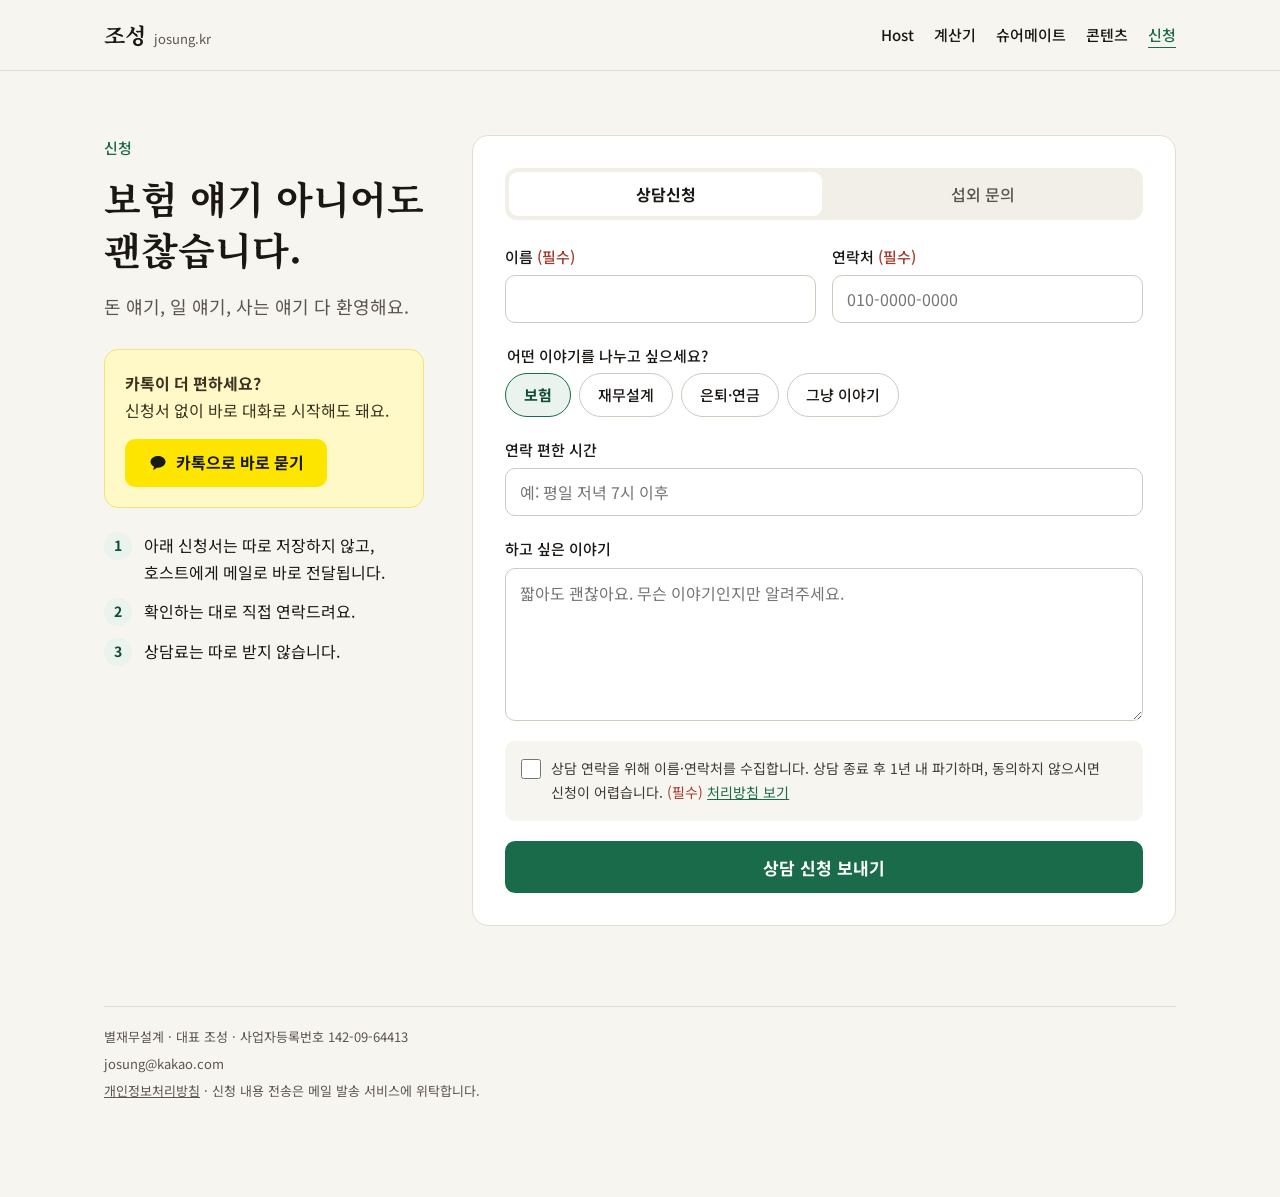
==== apply/index.html @ 8ee60303 "하단 사업자 정보에서 사업장 주소 삭제 Co-Authored-By: Claude Opus 5.5 <noreply@anthropic.com> Claude-Session: https:" ====
<!doctype html>
<html lang="ko">
<head>
<meta charset="utf-8">
<meta name="viewport" content="width=device-width, initial-scale=1">
<title>상담 신청 · 섭외 문의 · josung.kr</title>
<meta name="description" content="보험 얘기 아니어도 괜찮습니다. 돈 얘기, 일 얘기, 사는 얘기 다 환영해요.">
<meta property="og:title" content="상담 신청 · 섭외 문의 · josung.kr">
<meta property="og:description" content="보험 얘기 아니어도 괜찮습니다. 돈 얘기, 일 얘기, 사는 얘기 다 환영해요.">
<meta property="og:url" content="https://josung.kr/apply/">
<meta property="og:type" content="website">
<meta property="og:image" content="https://josung.kr/assets/og.jpg">
<meta property="og:image:width" content="1017">
<meta property="og:image:height" content="1017">
<link rel="preconnect" href="https://fonts.googleapis.com">
<link rel="preconnect" href="https://fonts.gstatic.com" crossorigin>
<link href="https://fonts.googleapis.com/css2?family=Noto+Serif+KR:wght@600;700&family=Noto+Sans+KR:wght@400;500;700&display=swap" rel="stylesheet">
<link rel="stylesheet" href="/assets/site.css">
</head>
<body>

<header class="site-header">
<div class="wrap">
<a class="brand" href="/"><b>조성</b><span>josung.kr</span></a>
<nav class="nav" aria-label="주 메뉴">
<a href="/host/">Host</a>
<a href="/#tools">계산기</a>
<a href="/#suremate">슈어메이트</a>
<a href="/#contents">콘텐츠</a>
<a href="/apply/" aria-current="page">신청</a>
</nav>
</div>
</header>

<main class="wrap apply">
<div class="apply-intro">
<p class="eyebrow">신청</p>
<h1>보험 얘기 아니어도<br>괜찮습니다.</h1>
<p class="muted" style="margin:0;font-size:18px">돈 얘기, 일 얘기, 사는 얘기 다 환영해요.</p>
<div class="kakao-box">
<p><b>카톡이 더 편하세요?</b><br>신청서 없이 바로 대화로 시작해도 돼요.</p>
<a class="btn btn-kakao" href="https://pf.kakao.com/_ewmWX/chat" target="_blank" rel="noopener"><svg width="20" height="20" viewBox="0 0 24 24" aria-hidden="true"><path fill="currentColor" d="M12 3.5c-5 0-9 3.1-9 7 0 2.5 1.7 4.7 4.2 5.9l-.9 3.4c-.1.3.3.6.6.4l4-2.6h1.1c5 0 9-3.1 9-7s-4-7.1-9-7.1z"/></svg>카톡으로 바로 묻기</a>
</div>
<div class="steps">
<div><b>1</b><span>아래 신청서는 따로 저장하지 않고, 호스트에게 메일로 바로 전달됩니다.</span></div>
<div><b>2</b><span>확인하는 대로 직접 연락드려요.</span></div>
<div><b>3</b><span>상담료는 따로 받지 않습니다.</span></div>
</div>
</div>

<div class="form-card">
<div id="form-area">
<div class="tabs" role="tablist" aria-label="신청 종류">
<button type="button" role="tab" id="tab-consult" aria-selected="true" aria-controls="apply-form">상담신청</button>
<button type="button" role="tab" id="tab-lecture" aria-selected="false" aria-controls="apply-form">섭외 문의</button>
</div>

<form id="apply-form" novalidate>
<input type="checkbox" name="botcheck" tabindex="-1" autocomplete="off" style="display:none">

<div class="field lecture-only" hidden>
<label for="f-org">기관·회사명 <span class="req">(필수)</span></label>
<input id="f-org" name="org" type="text" placeholder="예: OO산업단지 협의회">
<span class="err" id="e-org"></span>
</div>

<div class="row">
<div class="field">
<label for="f-name"><span id="name-label">이름</span> <span class="req">(필수)</span></label>
<input id="f-name" name="name" type="text" autocomplete="name">
<span class="err" id="e-name"></span>
</div>
<div class="field">
<label for="f-phone">연락처 <span class="req">(필수)</span></label>
<input id="f-phone" name="phone" type="tel" autocomplete="tel" inputmode="tel" placeholder="010-0000-0000">
<span class="err" id="e-phone"></span>
</div>
</div>

<div class="row lecture-only" hidden>
<div class="field">
<label for="f-email">이메일</label>
<input id="f-email" name="email" type="email" autocomplete="email">
</div>
<div class="field">
<label for="f-sched">희망 일정 · 대상 인원</label>
<input id="f-sched" name="schedule" type="text" placeholder="예: 12월 중순 · 30명">
</div>
</div>

<fieldset class="field consult-only">
<legend>어떤 이야기를 나누고 싶으세요?</legend>
<div class="chips">
<label><input type="radio" name="topic" value="보험" checked><span>보험</span></label>
<label><input type="radio" name="topic" value="재무설계"><span>재무설계</span></label>
<label><input type="radio" name="topic" value="은퇴·연금"><span>은퇴·연금</span></label>
<label><input type="radio" name="topic" value="그냥 이야기"><span>그냥 이야기</span></label>
</div>
</fieldset>

<fieldset class="field lecture-only" hidden>
<legend>강의 분야</legend>
<div class="chips">
<label><input type="radio" name="field" value="수출기업 PL" checked><span>수출기업 PL</span></label>
<label><input type="radio" name="field" value="설계사 교육"><span>설계사 교육</span></label>
<label><input type="radio" name="field" value="재무설계·은퇴설계"><span>재무설계·은퇴설계</span></label>
<label><input type="radio" name="field" value="기타"><span>기타</span></label>
</div>
</fieldset>

<div class="field consult-only">
<label for="f-time">연락 편한 시간</label>
<input id="f-time" name="time" type="text" placeholder="예: 평일 저녁 7시 이후">
</div>

<div class="field">
<label for="f-msg" id="msg-label">하고 싶은 이야기</label>
<textarea id="f-msg" name="message" rows="5" placeholder="짧아도 괜찮아요. 무슨 이야기인지만 알려주세요."></textarea>
</div>

<div class="consent">
<label for="f-agree">
<input id="f-agree" name="agree" type="checkbox">
<span><span id="consent-text">상담 연락을 위해 이름·연락처를 수집합니다. 상담 종료 후 1년 내 파기하며, 동의하지 않으시면 신청이 어렵습니다.</span> <span class="req">(필수)</span> <a href="/privacy/" target="_blank" rel="noopener">처리방침 보기</a></span>
</label>
<span class="err" id="e-agree" style="display:block;padding-left:30px"></span>
</div>

<span class="err" id="e-send" role="alert"></span>
<button type="submit" class="btn btn-primary submit" id="submit-btn">상담 신청 보내기</button>
</form>
</div>

<div class="done" id="done" hidden>
<span class="check"><svg width="28" height="28" viewBox="0 0 24 24" fill="none" stroke="#124D35" stroke-width="2" stroke-linecap="round" stroke-linejoin="round" aria-hidden="true"><path d="M5 12l5 5L20 7"/></svg></span>
<h2 tabindex="-1" id="done-title">잘 받았습니다.</h2>
<p id="done-text">곧 직접 연락드릴게요. 그때 편하게 이야기 나눠요.</p>
<div class="btns">
<a class="btn btn-ghost" href="/">홈으로 돌아가기</a>
<button type="button" class="btn" id="again" style="background:transparent;color:var(--accent)">하나 더 신청하기</button>
</div>
</div>
</div>
</main>

<footer class="site-footer" style="padding-top:0">
<div class="wrap">
<div class="legal">
<span>별재무설계 · 대표 조성 · 사업자등록번호 142-09-64413</span>
<span>josung@kakao.com</span>
<span><a href="/privacy/">개인정보처리방침</a> · 신청 내용 전송은 메일 발송 서비스에 위탁합니다.</span>
</div>
</div>
</footer>

<script>
(function () {
  // Web3Forms access key: 발급받은 키를 여기에 넣으면 메일로 바로 전송됩니다.
  var ACCESS_KEY = '9ae36a1b-7fcb-49e4-b308-b7d790eddc8b';
  var MAIL_TO = 'josung@kakao.com';

  var form = document.getElementById('apply-form');
  var tabC = document.getElementById('tab-consult');
  var tabL = document.getElementById('tab-lecture');
  var mode = 'consult';

  var TEXT = {
    consult: {
      name: '이름', msg: '하고 싶은 이야기',
      hint: '짧아도 괜찮아요. 무슨 이야기인지만 알려주세요.',
      consent: '상담 연락을 위해 이름·연락처를 수집합니다. 상담 종료 후 1년 내 파기하며, 동의하지 않으시면 신청이 어렵습니다.',
      submit: '상담 신청 보내기', done: '곧 직접 연락드릴게요. 그때 편하게 이야기 나눠요.'
    },
    lecture: {
      name: '담당자 이름', msg: '강의 내용 · 요청 사항',
      hint: '대상, 주제, 원하시는 방향을 편하게 적어주세요.',
      consent: '섭외 협의를 위해 담당자 이름·연락처·이메일을 수집합니다. 협의 종료 후 1년 내 파기하며, 동의하지 않으시면 문의가 어렵습니다.',
      submit: '섭외 문의 보내기', done: '내용 확인하고 담당자님께 직접 연락드릴게요.'
    }
  };

  function setMode(m) {
    mode = m;
    var lec = m === 'lecture';
    tabC.setAttribute('aria-selected', String(!lec));
    tabL.setAttribute('aria-selected', String(lec));
    document.querySelectorAll('.lecture-only').forEach(function (el) { el.hidden = !lec; });
    document.querySelectorAll('.consult-only').forEach(function (el) { el.hidden = lec; });
    var t = TEXT[m];
    document.getElementById('name-label').textContent = t.name;
    document.getElementById('msg-label').textContent = t.msg;
    document.getElementById('f-msg').placeholder = t.hint;
    document.getElementById('consent-text').textContent = t.consent;
    document.getElementById('submit-btn').textContent = t.submit;
    clearErrors();
  }
  tabC.addEventListener('click', function () { setMode('consult'); });
  tabL.addEventListener('click', function () { setMode('lecture'); });
  function fromHash() { if (location.hash === '#lecture') setMode('lecture'); else if (location.hash === '#consult') setMode('consult'); }
  fromHash();
  window.addEventListener('hashchange', fromHash);

  function err(id, msg) { document.getElementById(id).textContent = msg || ''; }
  function clearErrors() { ['e-org', 'e-name', 'e-phone', 'e-agree', 'e-send'].forEach(function (id) { err(id, ''); }); }
  ['f-org', 'f-name', 'f-phone'].forEach(function (id) {
    document.getElementById(id).addEventListener('input', function () { err('e-' + id.slice(2), ''); });
  });
  document.getElementById('f-agree').addEventListener('change', function () { err('e-agree', ''); });

  function val(name) { var el = form.elements[name]; return el ? String(el.value || '').trim() : ''; }

  form.addEventListener('submit', function (e) {
    e.preventDefault();
    clearErrors();
    var lec = mode === 'lecture';
    var first = null;
    if (lec && !val('org')) { err('e-org', '기관·회사명을 적어주세요.'); first = first || 'f-org'; }
    if (!val('name')) { err('e-name', '이름을 적어주세요.'); first = first || 'f-name'; }
    if (!val('phone')) { err('e-phone', '연락받을 번호를 적어주세요.'); first = first || 'f-phone'; }
    if (!form.elements.agree.checked) { err('e-agree', '동의해주셔야 신청할 수 있어요.'); first = first || 'f-agree'; }
    if (first) { document.getElementById(first).focus(); return; }
    if (form.elements.botcheck.checked) return;

    var kind = lec ? '섭외문의' : '상담신청';
    var data = lec ? {
      '종류': kind, '기관·회사명': val('org'), '담당자': val('name'), '연락처': val('phone'),
      '이메일': val('email'), '희망 일정·인원': val('schedule'), '강의 분야': val('field'), '요청 사항': val('message')
    } : {
      '종류': kind, '이름': val('name'), '연락처': val('phone'), '상담 주제': val('topic'),
      '연락 편한 시간': val('time'), '하고 싶은 이야기': val('message')
    };
    var subject = '[josung.kr ' + kind + '] ' + val('name') + (lec ? ' · ' + val('org') : '');

    if (!ACCESS_KEY) { mailFallback(subject, data); return; }

    var btn = document.getElementById('submit-btn');
    btn.disabled = true; btn.textContent = '보내는 중…';
    var payload = Object.assign({ access_key: ACCESS_KEY, subject: subject, from_name: 'josung.kr' }, data);
    fetch('https://api.web3forms.com/submit', {
      method: 'POST',
      headers: { 'Content-Type': 'application/json', 'Accept': 'application/json' },
      body: JSON.stringify(payload)
    }).then(function (r) { return r.json(); }).then(function (res) {
      if (res && res.success) { showDone(); }
      else { throw new Error('fail'); }
    }).catch(function () {
      err('e-send', '전송이 잘 안 됐어요. 잠시 후 다시 시도하거나 ' + MAIL_TO + '로 보내주세요.');
    }).then(function () {
      btn.disabled = false; btn.textContent = TEXT[mode].submit;
    });
  });

  function mailFallback(subject, data) {
    var body = Object.keys(data).map(function (k) { return k + ': ' + data[k]; }).join('\n');
    location.href = 'mailto:' + MAIL_TO + '?subject=' + encodeURIComponent(subject) + '&body=' + encodeURIComponent(body);
  }

  function showDone() {
    document.getElementById('done-text').textContent = TEXT[mode].done;
    document.getElementById('form-area').hidden = true;
    document.getElementById('done').hidden = false;
    document.getElementById('done-title').focus();
  }

  document.getElementById('again').addEventListener('click', function () {
    form.reset();
    setMode(mode);
    document.getElementById('done').hidden = true;
    document.getElementById('form-area').hidden = false;
  });
})();
</script>
<script data-goatcounter="https://josung.goatcounter.com/count" async src="https://gc.zgo.at/count.js"></script>
</body>
</html>
---- assets/site.css ----
:root{
  --bg:#F7F5F0; --surface:#FFFFFF; --surface2:#F2EFE9;
  --border:#E2DDD6; --border2:#D0C9BF;
  --text:#1A1714; --text2:#5C554D; --text-body:#3F3A34;
  --accent:#1A6B4A; --accent-dark:#124D35; --accent-light:#EAF3EE;
  --danger:#A33A2A;
  --serif:'Noto Serif KR', serif;
  --sans:'Noto Sans KR', system-ui, -apple-system, sans-serif;
}
*{box-sizing:border-box}
html{scroll-behavior:smooth}
body{margin:0;background:var(--bg);color:var(--text);font-family:var(--sans);font-size:16px;line-height:1.7;-webkit-font-smoothing:antialiased;word-break:keep-all;overflow-wrap:break-word}
a{color:var(--accent)}a:hover{color:var(--accent-dark)}
img{max-width:100%}
.wrap{max-width:1120px;margin:0 auto;padding:0 24px}
.serif{font-family:var(--serif);font-weight:700}
.eyebrow{margin:0;font-size:15px;font-weight:500;color:var(--accent)}
.muted{color:var(--text2)}
.band{background:var(--surface);border-top:1px solid var(--border);border-bottom:1px solid var(--border)}
.section{padding:72px 0}
.section h2{margin:0;font-family:var(--serif);font-size:28px;font-weight:700;line-height:1.4}
.section-head{display:flex;flex-wrap:wrap;align-items:flex-end;justify-content:space-between;gap:8px 24px;margin-bottom:28px}
.section-head p{margin:4px 0 0}

/* header */
.site-header{border-bottom:1px solid var(--border);background:var(--bg)}
.site-header .wrap{display:flex;flex-wrap:wrap;align-items:center;justify-content:space-between;gap:4px 32px;padding-top:12px;padding-bottom:12px}
.brand{display:flex;align-items:baseline;gap:8px;text-decoration:none;color:var(--text)}
.brand b{font-family:var(--serif);font-weight:700;font-size:22px}
.brand span{font-size:13px;color:var(--text2)}
.nav{display:flex;flex-wrap:wrap;gap:0 20px;font-size:15px;font-weight:500}
.nav a{color:var(--text);text-decoration:none;padding:10px 0}
.nav a:hover{color:var(--accent)}
.nav a[aria-current="page"]{color:var(--accent);text-decoration:underline;text-underline-offset:6px}

/* buttons */
.btn{display:inline-flex;align-items:center;justify-content:center;gap:8px;min-height:48px;padding:0 22px;border-radius:10px;font-weight:500;text-decoration:none;border:1px solid transparent;cursor:pointer;font-family:inherit;font-size:16px}
.btn-primary{background:var(--accent);color:#fff}
.btn-primary:hover{background:var(--accent-dark);color:#fff}
.btn-ghost{background:var(--surface);color:var(--text);border-color:var(--border2)}
.btn-ghost:hover{border-color:var(--text);color:var(--text)}
.btn-line{background:transparent;color:var(--text);border-color:var(--text)}
.btn-line:hover{background:var(--text);color:var(--bg)}
.btns{display:flex;flex-wrap:wrap;gap:12px}

.btn-kakao{background:#FEE500;color:#191919;font-weight:700}
.btn-kakao:hover{background:#F5DA00;color:#191919}
.kakao-note{align-self:center;font-size:15px;color:#D8D2C8}
.kakao-box{margin:28px 0 8px;padding:20px;border-radius:14px;background:#FFF9C7;border:1px solid #F2E27A;display:flex;flex-direction:column;gap:14px;align-items:flex-start}
.kakao-box p{margin:0;color:#3A3420}
.kakao-fab{position:fixed;right:20px;bottom:20px;z-index:50;display:inline-flex;align-items:center;gap:8px;min-height:52px;padding:0 20px 0 16px;border-radius:999px;background:#FEE500;color:#191919;font-weight:700;text-decoration:none;box-shadow:0 10px 24px -8px rgba(26,23,20,.45)}
.kakao-fab:hover{background:#F5DA00;color:#191919}
@media (max-width:640px){.kakao-fab{right:14px;bottom:14px;min-height:48px;padding:0 16px 0 14px;font-size:15px}}

/* hero */
.hero{padding:88px 0 80px}
.hero h1{margin:16px 0 20px;font-family:var(--serif);font-weight:700;font-size:48px;line-height:1.3;letter-spacing:-.01em}
.hero .lead{margin:0 0 28px;font-size:18px;color:var(--text2);max-width:34em}

.hero-grid{display:flex;flex-wrap:wrap;align-items:center;gap:40px 56px}
.hero-text{flex:999 1 420px;min-width:0}
.host-photo{flex:1 1 300px;max-width:420px;margin:0}
.host-photo img{display:block;width:100%;height:auto;aspect-ratio:1/1;object-fit:cover;border-radius:24px;box-shadow:0 18px 40px -18px rgba(26,23,20,.45)}

/* cards */
.grid{display:grid;grid-template-columns:repeat(auto-fit,minmax(240px,1fr));gap:16px}
.card{display:flex;flex-direction:column;gap:8px;padding:24px;border-radius:14px;background:var(--bg);border:1px solid var(--border);color:var(--text);text-decoration:none}
.card-feature{grid-column:1/-1;background:var(--accent-light);border-color:#C9E0D3;padding:28px}
a.card-feature:hover{border-color:var(--accent)}
.card-feature .title{font-family:var(--serif);font-size:24px;font-weight:700}
.card-feature .go{margin-top:auto;padding-top:8px;font-weight:500;color:var(--accent-dark)}
.card-soon{border-style:dashed;border-color:var(--border2)}
.card .title{font-size:18px;font-weight:700}
.card .desc{color:var(--text2);font-size:15px}
.badge{align-self:flex-start;font-size:13px;font-weight:500;border-radius:999px;padding:2px 10px;background:var(--surface2);color:var(--text2)}
.badge-live{background:#fff;color:var(--accent-dark)}

.split{display:flex;flex-wrap:wrap;gap:48px}
.split > *{flex:1 1 400px;min-width:0}
.stack{display:flex;flex-direction:column;gap:16px}
.stack p{margin:0}
.tags{display:flex;flex-wrap:wrap;gap:8px}
.tag{font-size:14px;padding:4px 12px;border-radius:999px;background:var(--surface);border:1px solid var(--border)}

.news{display:flex;flex-direction:column;gap:12px}
.news h3{margin:0;font-size:17px}
.news-item{display:flex;gap:16px;padding:16px 20px;background:var(--surface);border:1px solid var(--border);border-radius:12px}
.band .news-item{background:var(--bg)}
.news-item time{flex:0 0 auto;min-width:64px;font-size:14px;color:var(--text2)}

.channel{display:flex;flex-wrap:wrap;align-items:center;justify-content:space-between;gap:20px 32px;padding:32px;border-radius:16px;background:var(--bg);border:1px solid var(--border)}
.channel .title{font-family:var(--serif);font-size:22px;font-weight:700}

.video{position:relative;width:100%;max-width:880px;aspect-ratio:16/9;border-radius:16px;overflow:hidden;background:var(--surface2);border:1px solid var(--border)}
.video iframe{position:absolute;inset:0;width:100%;height:100%;border:0}

.video-grid{display:grid;grid-template-columns:repeat(auto-fit,minmax(240px,1fr));gap:20px 16px;min-height:120px}
.vitem{min-width:0}
.vthumb{position:relative;display:block;width:100%;aspect-ratio:16/9;padding:0;border:1px solid var(--border);border-radius:12px;overflow:hidden;background:var(--surface2);cursor:pointer}
.vthumb img{width:100%;height:100%;object-fit:cover;display:block}
.vthumb iframe{position:absolute;inset:0;width:100%;height:100%;border:0}
.vplay{position:absolute;left:50%;top:50%;width:52px;height:52px;margin:-26px 0 0 -26px;border-radius:50%;background:rgba(26,23,20,.72)}
.vplay::after{content:"";position:absolute;left:21px;top:16px;border-style:solid;border-width:10px 0 10px 16px;border-color:transparent transparent transparent #fff}
.vthumb:hover .vplay,.vthumb:focus-visible .vplay{background:var(--accent)}
.vthumb:focus-visible{outline:2px solid var(--accent);outline-offset:2px}
.vtitle{margin:10px 0 0;font-size:15px;font-weight:500;line-height:1.5;display:-webkit-box;-webkit-line-clamp:2;-webkit-box-orient:vertical;overflow:hidden}
.vdate{margin:2px 0 0;font-size:13px;color:var(--text2)}

/* dark apply band */
.dark{background:var(--text);color:var(--bg)}
.dark h2{font-size:32px}
.dark .sub{margin:10px 0 32px;font-size:18px;color:#D8D2C8}
.dark-card{display:flex;flex-direction:column;gap:8px;padding:28px;border-radius:14px;background:#2A2520;border:1px solid #4A433B;color:var(--bg);text-decoration:none}
.dark-card:hover{border-color:#9FD8BB;color:var(--bg)}
.dark-card .title{font-size:20px;font-weight:700}
.dark-card .desc{color:#D8D2C8}
.dark-card .go{margin-top:8px;font-weight:500;color:#9FD8BB}
.dark .grid{grid-template-columns:repeat(auto-fit,minmax(280px,1fr))}

/* footer */
.site-footer{padding:56px 0 96px}
.site-footer .bye{margin:0 0 28px;font-family:var(--serif);font-size:22px;font-weight:700}
.legal{border-top:1px solid var(--border);padding-top:20px;display:flex;flex-direction:column;gap:6px;font-size:13px;color:var(--text2);line-height:1.6}
.legal a{color:var(--text2)}

/* host page */
.profile-hero{padding:80px 0 56px}
.profile-hero h1{margin:12px 0 8px;font-family:var(--serif);font-size:48px;line-height:1.3}
.profile-hero .role{margin:0 0 24px;font-size:18px;color:var(--text2)}
.profile-hero p.body{margin:0 0 12px;color:var(--text-body);max-width:36em}
.cred{padding:20px;border-radius:12px;background:var(--bg);border:1px solid var(--border);display:flex;flex-direction:column;gap:2px}
.cred b{font-size:17px}
.cred span{font-size:14px;color:var(--text2)}
.timeline{display:flex;flex-direction:column}
.timeline div{display:flex;gap:20px;padding:16px 0;border-bottom:1px solid var(--border)}
.timeline span:first-child{flex:0 0 80px;font-size:14px;font-weight:500;color:var(--accent)}
.principle{padding:20px 24px;border-radius:12px;background:var(--surface);border:1px solid var(--border)}
.principle p{margin:0}
.principle p + p{margin-top:4px;font-size:15px;color:var(--text2)}
.likes{display:grid;grid-template-columns:repeat(2,minmax(0,1fr));gap:12px}
.likes div{padding:20px;border-radius:12px;background:var(--bg);border:1px solid var(--border)}
.likes p{margin:0}
.likes p + p{margin-top:4px;font-size:14px;color:var(--text2)}
.cta-row{display:flex;flex-wrap:wrap;align-items:center;justify-content:space-between;gap:20px 32px}
.cta-row h2{margin:0}

.lectures{display:grid;grid-template-columns:repeat(auto-fit,minmax(260px,1fr));gap:12px}
.lecture{display:flex;gap:16px;align-items:flex-start;padding:20px 24px;border-radius:12px;background:var(--surface);border:1px solid var(--border)}
.lecture .year{flex:0 0 auto;font-size:14px;font-weight:700;color:var(--accent);padding-top:2px}
.lecture div{display:flex;flex-direction:column;gap:2px;min-width:0}
.lecture b{font-size:17px}
.lecture div span{font-size:14px;color:var(--text2)}

/* apply page */
.apply{display:flex;flex-wrap:wrap;gap:48px;align-items:flex-start;padding-top:64px;padding-bottom:80px}
.apply-intro{flex:1 1 320px;min-width:0}
.apply-intro h1{margin:12px 0 16px;font-family:var(--serif);font-size:38px;line-height:1.35}
.steps{display:flex;flex-direction:column;gap:12px;margin-top:24px}
.steps div{display:flex;gap:12px}
.steps b{flex:0 0 28px;height:28px;border-radius:50%;background:var(--accent-light);color:var(--accent-dark);font-size:14px;display:flex;align-items:center;justify-content:center}
.form-card{flex:999 1 520px;min-width:0;background:var(--surface);border:1px solid var(--border);border-radius:16px;padding:32px}
.tabs{display:grid;grid-template-columns:1fr 1fr;gap:4px;padding:4px;background:var(--surface2);border-radius:12px;margin-bottom:24px}
.tabs button{min-height:44px;border:0;border-radius:9px;background:transparent;color:var(--text2);font:500 16px var(--sans);cursor:pointer}
.tabs button[aria-selected="true"]{background:var(--surface);color:var(--text);font-weight:700}
form{display:flex;flex-direction:column;gap:20px}
.row{display:grid;grid-template-columns:repeat(auto-fit,minmax(200px,1fr));gap:16px}
.field{display:flex;flex-direction:column;gap:6px}
.field label,.field legend{font-weight:500;font-size:15px}
.req{color:var(--danger)}
input[type=text],input[type=tel],input[type=email],textarea{width:100%;min-height:48px;padding:0 14px;border:1px solid var(--border2);border-radius:10px;background:#fff;color:var(--text);font:16px var(--sans)}
textarea{padding:12px 14px;line-height:1.6;resize:vertical;min-height:132px}
input:focus,textarea:focus{outline:2px solid var(--accent);outline-offset:1px;border-color:var(--accent)}
fieldset{border:0;margin:0;padding:0}
.chips{display:flex;flex-wrap:wrap;gap:8px;margin-top:4px}
.chips label{position:relative}
.chips input{position:absolute;opacity:0;width:1px;height:1px}
.chips span{display:inline-flex;align-items:center;min-height:44px;padding:0 18px;border-radius:999px;border:1px solid var(--border2);background:#fff;font-weight:500;cursor:pointer}
.chips input:checked + span{border-color:var(--accent);background:var(--accent-light);color:var(--accent-dark);font-weight:700}
.chips input:focus-visible + span{outline:2px solid var(--accent);outline-offset:2px}
.consent{padding:16px;background:var(--bg);border-radius:10px}
.consent label{display:flex;gap:10px;align-items:flex-start;font-size:14px;color:var(--text-body);cursor:pointer}
.consent input{width:20px;height:20px;margin:2px 0 0;flex:0 0 auto;accent-color:var(--accent)}
.err{font-size:13px;color:var(--danger)}
.err:empty{display:none}
.submit{min-height:52px;font-size:17px;font-weight:700}
.done{display:flex;flex-direction:column;align-items:flex-start;gap:16px;padding:24px 0}
.done .check{width:56px;height:56px;border-radius:50%;background:var(--accent-light);display:flex;align-items:center;justify-content:center}
.done h2{margin:0;font-family:var(--serif);font-size:28px}
.done p{margin:0;color:var(--text2)}
[hidden]{display:none !important}

/* privacy */
.doc{max-width:760px;padding-top:64px;padding-bottom:80px}
.doc h1{font-family:var(--serif);font-size:34px;margin:0 0 8px}
.doc h2{font-size:19px;margin:36px 0 8px}
.doc p,.doc li{color:var(--text-body)}
.doc table{width:100%;border-collapse:collapse;font-size:15px;margin:8px 0}
.doc th,.doc td{border:1px solid var(--border);padding:10px 12px;text-align:left;vertical-align:top}
.doc th{background:var(--surface2);font-weight:500}
.table-scroll{overflow-x:auto}

@media (max-width:640px){
  .hero{padding:56px 0 56px}
  .hero h1,.profile-hero h1{font-size:34px}
  .section{padding:56px 0}
  .section h2{font-size:24px}
  .dark h2{font-size:26px}
  .apply-intro h1{font-size:30px}
  .form-card{padding:20px}
  .channel{padding:24px}
  .likes{grid-template-columns:1fr}
  .host-photo{order:-1;max-width:260px}
  .hero-grid{gap:28px}
}
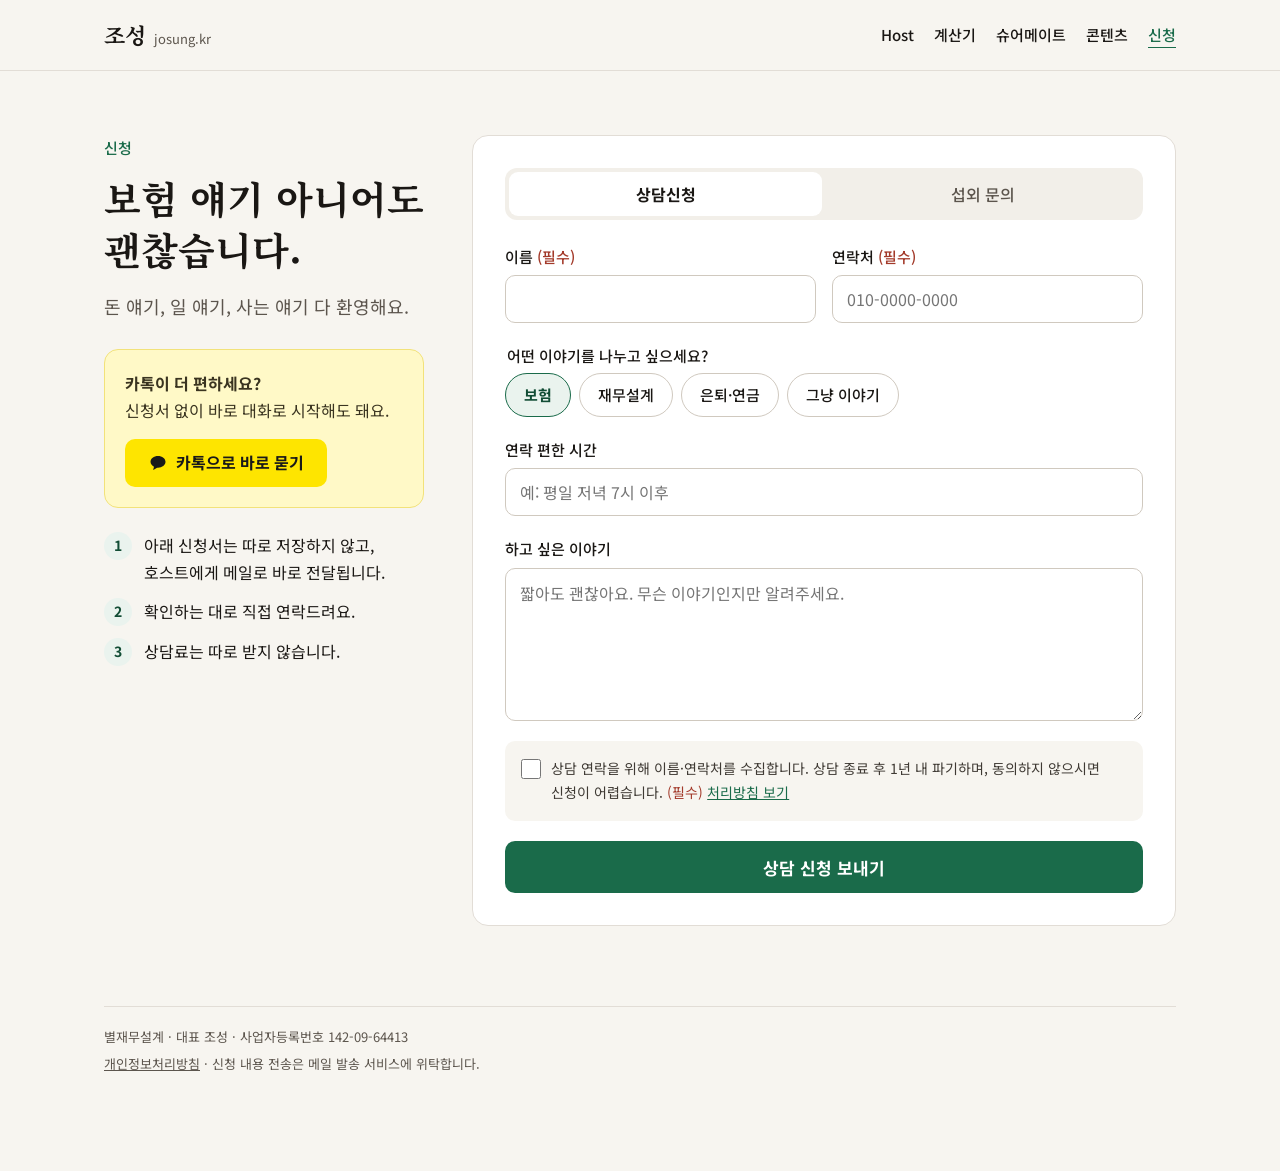
==== commit d8691fab: "하단 메일 주소 삭제, 처리방침 연락처는 스팸 방지 표기와 카톡 채널로 변경 Co-Authored-By: Claude Opus 5.5 <noreply@anthropic.com> C" ====
--- a/apply/index.html
+++ b/apply/index.html
@@ -147,7 +147,6 @@
 <div class="wrap">
 <div class="legal">
 <span>별재무설계 · 대표 조성 · 사업자등록번호 142-09-64413</span>
-<span>josung@kakao.com</span>
 <span><a href="/privacy/">개인정보처리방침</a> · 신청 내용 전송은 메일 발송 서비스에 위탁합니다.</span>
 </div>
 </div>
@@ -157,7 +156,6 @@
 (function () {
   // Web3Forms access key: 발급받은 키를 여기에 넣으면 메일로 바로 전송됩니다.
   var ACCESS_KEY = '9ae36a1b-7fcb-49e4-b308-b7d790eddc8b';
-  var MAIL_TO = 'josung@kakao.com';
 
   var form = document.getElementById('apply-form');
   var tabC = document.getElementById('tab-consult');
@@ -231,7 +229,6 @@
     };
     var subject = '[josung.kr ' + kind + '] ' + val('name') + (lec ? ' · ' + val('org') : '');
 
-    if (!ACCESS_KEY) { mailFallback(subject, data); return; }
 
     var btn = document.getElementById('submit-btn');
     btn.disabled = true; btn.textContent = '보내는 중…';
@@ -244,16 +241,11 @@
       if (res && res.success) { showDone(); }
       else { throw new Error('fail'); }
     }).catch(function () {
-      err('e-send', '전송이 잘 안 됐어요. 잠시 후 다시 시도하거나 ' + MAIL_TO + '로 보내주세요.');
+      err('e-send', '전송이 잘 안 됐어요. 잠시 후 다시 시도하거나 위의 카톡 버튼으로 바로 말 걸어주세요.');
     }).then(function () {
       btn.disabled = false; btn.textContent = TEXT[mode].submit;
     });
   });
-
-  function mailFallback(subject, data) {
-    var body = Object.keys(data).map(function (k) { return k + ': ' + data[k]; }).join('\n');
-    location.href = 'mailto:' + MAIL_TO + '?subject=' + encodeURIComponent(subject) + '&body=' + encodeURIComponent(body);
-  }
 
   function showDone() {
     document.getElementById('done-text').textContent = TEXT[mode].done;
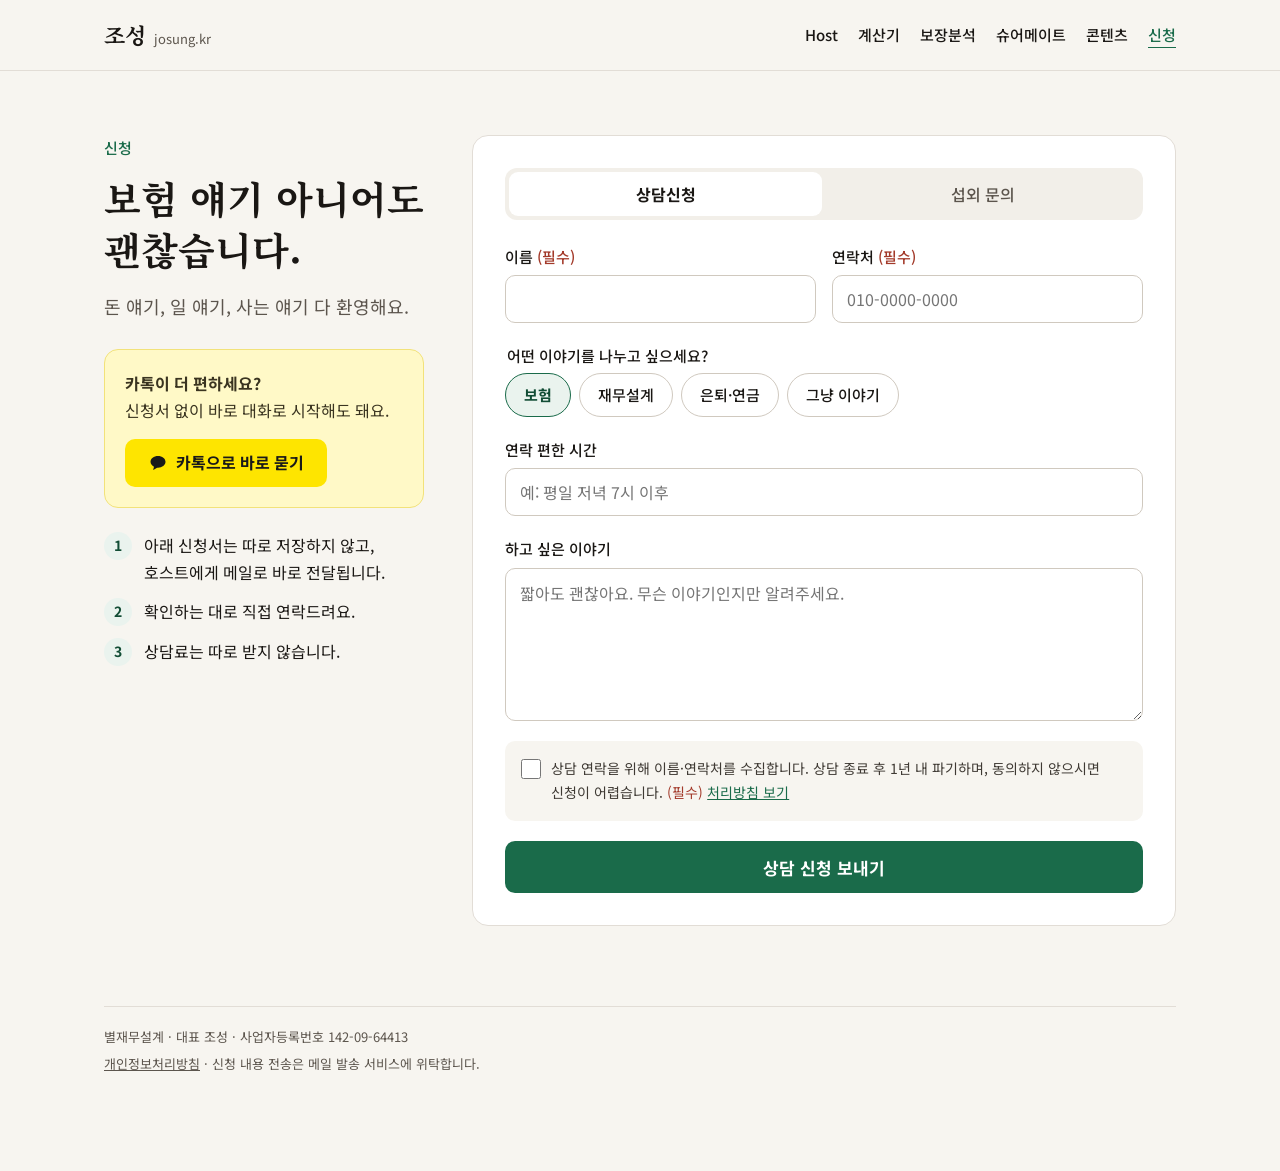
==== commit 63190b42: "보장분석 레이더 페이지(/coverage) 추가, 메뉴 탭·계산기 카드 연결 설계사가 기존 계약·신규 제안을 담보별(45개)로 입력하면 표준 대비 현재/제안 후 방사형 차트와 리포" ====
--- a/apply/index.html
+++ b/apply/index.html
@@ -25,6 +25,7 @@
 <nav class="nav" aria-label="주 메뉴">
 <a href="/host/">Host</a>
 <a href="/#tools">계산기</a>
+<a href="/coverage/">보장분석</a>
 <a href="/#suremate">슈어메이트</a>
 <a href="/#contents">콘텐츠</a>
 <a href="/apply/" aria-current="page">신청</a>
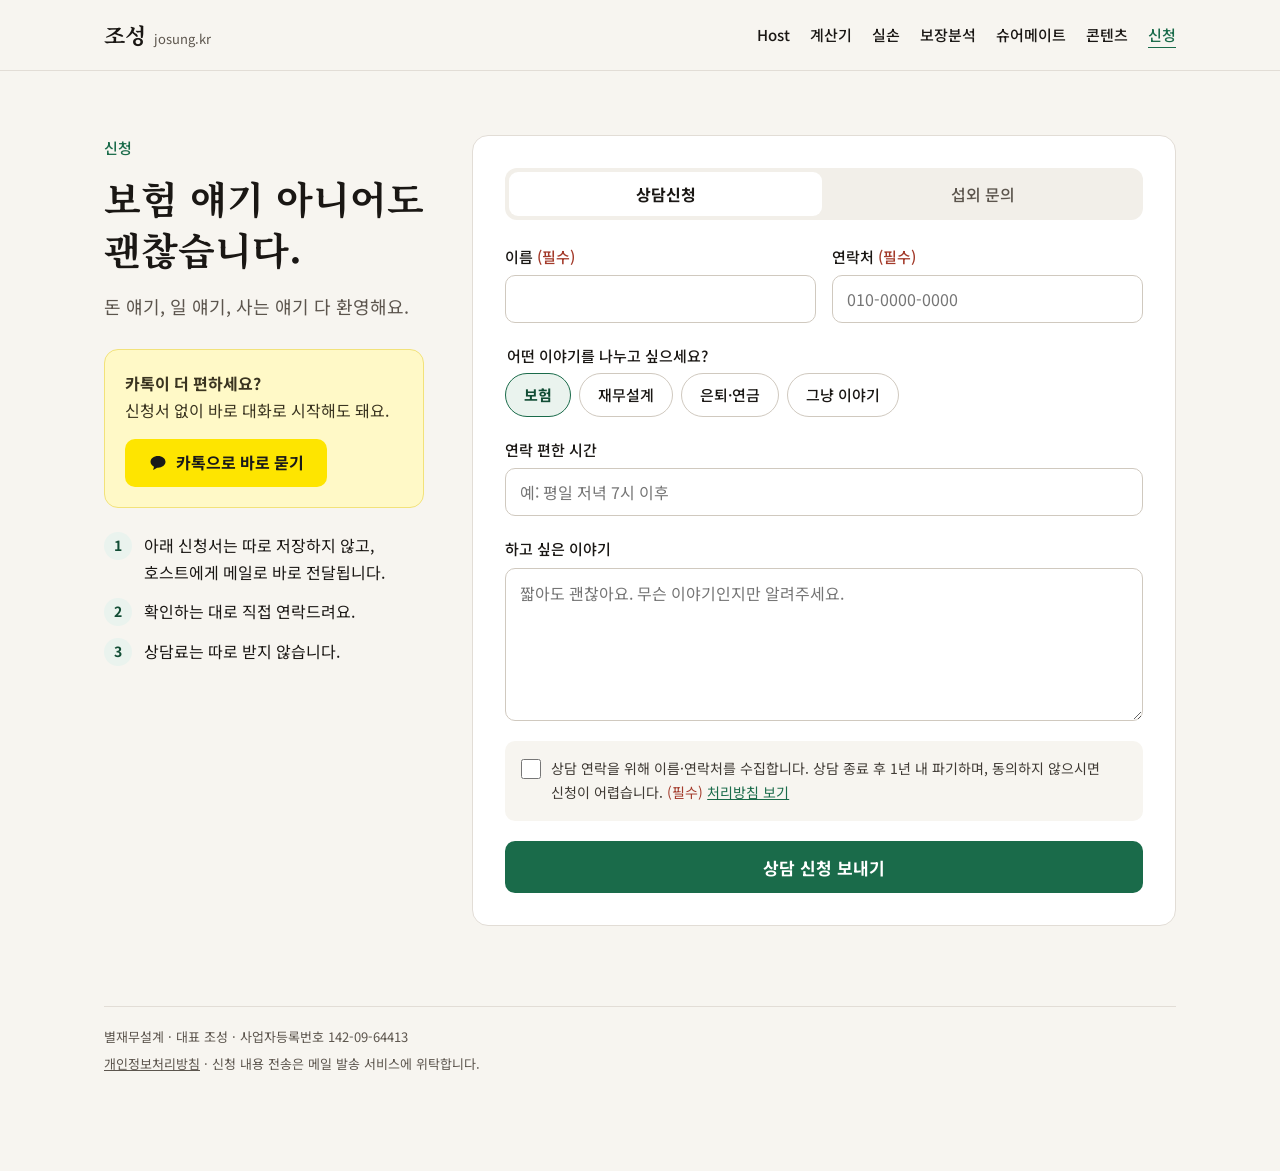
==== commit a1f8dd37: "실손 계산기(/silson) 추가, 보장분석 레이더에서 실손 분리 - /silson: 가입 시기로 세대 판별(1·2·3·4·5세대), 진료비 영수증 샘플을 따라 ①~⑥ 입력,   " ====
--- a/apply/index.html
+++ b/apply/index.html
@@ -25,6 +25,7 @@
 <nav class="nav" aria-label="주 메뉴">
 <a href="/host/">Host</a>
 <a href="/#tools">계산기</a>
+<a href="/silson/">실손</a>
 <a href="/coverage/">보장분석</a>
 <a href="/#suremate">슈어메이트</a>
 <a href="/#contents">콘텐츠</a>
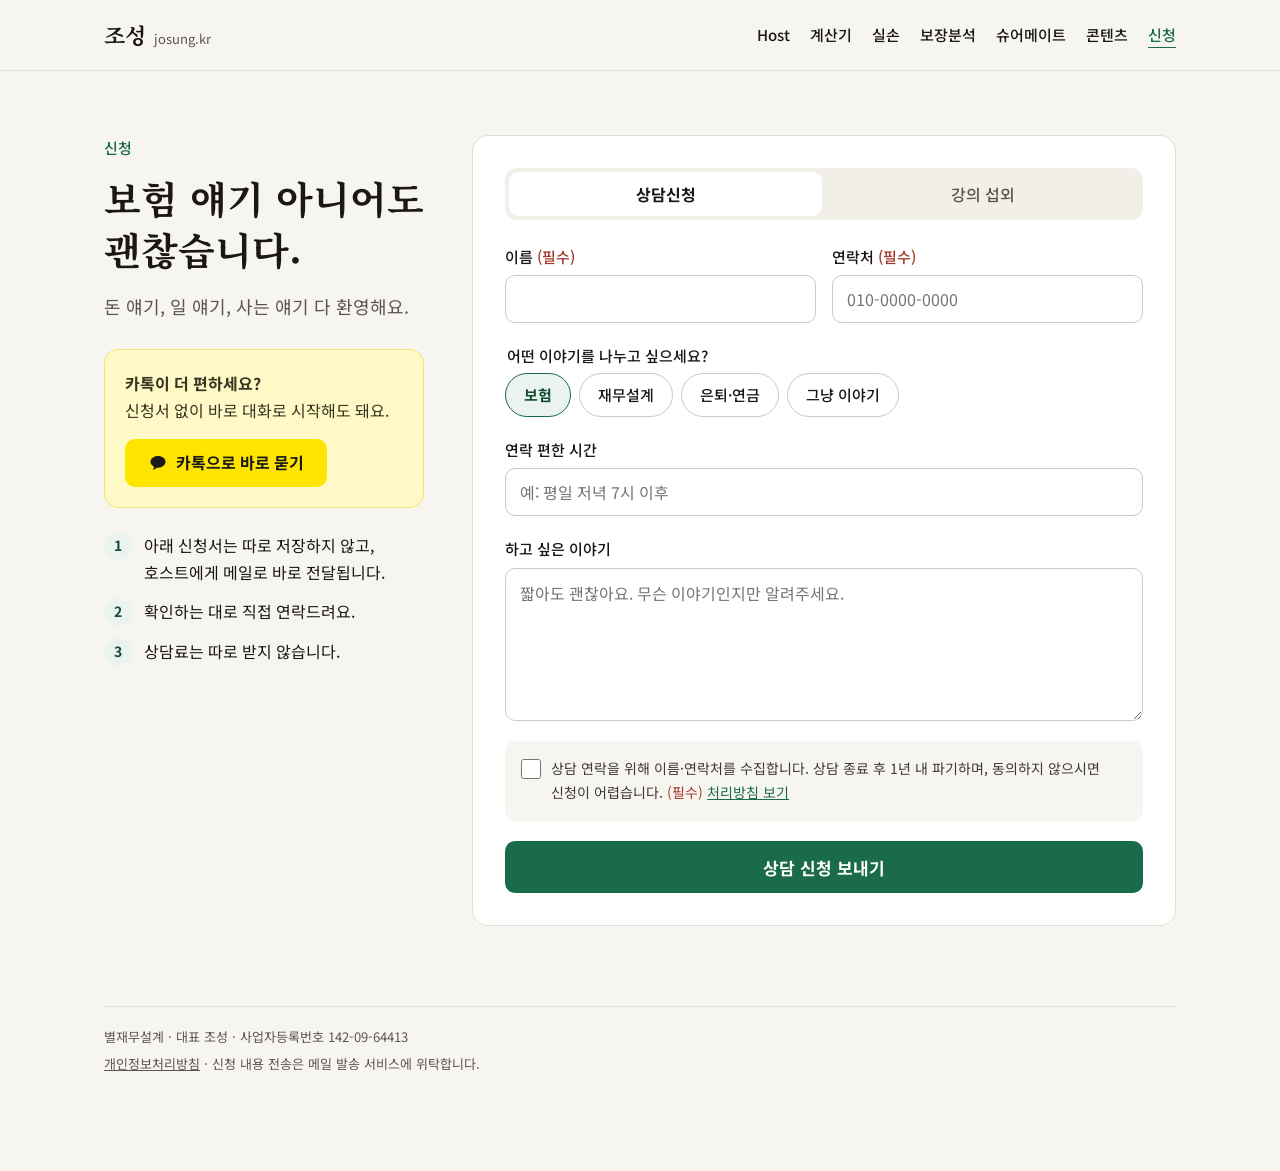
==== commit be725507: "섭외 문구를 강의 중심으로 정리 - 홈 카드 '섭외 문의' → '강의 섭외': 재무설계·은퇴설계 강의 · 청년·신중년 재정교육 · 설계사 교육 - 신청 페이지 강의 분야에서 '수출" ====
--- a/apply/index.html
+++ b/apply/index.html
@@ -15,7 +15,7 @@
 <link rel="preconnect" href="https://fonts.googleapis.com">
 <link rel="preconnect" href="https://fonts.gstatic.com" crossorigin>
 <link href="https://fonts.googleapis.com/css2?family=Noto+Serif+KR:wght@600;700&family=Noto+Sans+KR:wght@400;500;700&display=swap" rel="stylesheet">
-<link rel="stylesheet" href="/assets/site.css">
+<link rel="stylesheet" href="/assets/site.css?v=20261109">
 </head>
 <body>
 
@@ -54,7 +54,7 @@
 <div id="form-area">
 <div class="tabs" role="tablist" aria-label="신청 종류">
 <button type="button" role="tab" id="tab-consult" aria-selected="true" aria-controls="apply-form">상담신청</button>
-<button type="button" role="tab" id="tab-lecture" aria-selected="false" aria-controls="apply-form">섭외 문의</button>
+<button type="button" role="tab" id="tab-lecture" aria-selected="false" aria-controls="apply-form">강의 섭외</button>
 </div>
 
 <form id="apply-form" novalidate>
@@ -103,9 +103,9 @@
 <fieldset class="field lecture-only" hidden>
 <legend>강의 분야</legend>
 <div class="chips">
-<label><input type="radio" name="field" value="수출기업 PL" checked><span>수출기업 PL</span></label>
+<label><input type="radio" name="field" value="재무설계·은퇴설계 강의" checked><span>재무설계·은퇴설계 강의</span></label>
+<label><input type="radio" name="field" value="청년·신중년 재정교육"><span>청년·신중년 재정교육</span></label>
 <label><input type="radio" name="field" value="설계사 교육"><span>설계사 교육</span></label>
-<label><input type="radio" name="field" value="재무설계·은퇴설계"><span>재무설계·은퇴설계</span></label>
 <label><input type="radio" name="field" value="기타"><span>기타</span></label>
 </div>
 </fieldset>
--- a/assets/site.css
+++ b/assets/site.css
@@ -61,6 +61,35 @@
 .hero-text{flex:999 1 420px;min-width:0}
 .host-photo{flex:1 1 300px;max-width:420px;margin:0}
 .host-photo img{display:block;width:100%;height:auto;aspect-ratio:1/1;object-fit:cover;border-radius:24px;box-shadow:0 18px 40px -18px rgba(26,23,20,.45)}
+
+/* market strip */
+.mkt{border-top:1px solid var(--border);background:var(--bg)}
+.mkt-row{display:flex;align-items:center;justify-content:space-between;gap:8px 28px;padding-top:12px;padding-bottom:12px}
+.mkt-list{display:flex;gap:6px 20px;margin:0;padding:0;list-style:none;flex-wrap:wrap}
+.mkt-list li{display:flex;align-items:baseline;gap:5px;white-space:nowrap;font-size:14.5px}
+.mk-n{color:var(--text2);font-size:13.5px}
+.mk-v{font-weight:700;font-variant-numeric:tabular-nums}
+.mk-c{font-size:13.5px;font-weight:500;font-variant-numeric:tabular-nums}
+.mk-c.up{color:#C8322A}.mk-c.dn{color:#2160C4}.mk-c.eq{color:var(--text2)}
+.mk-c span[aria-hidden]{font-size:11px;margin-right:2px}
+.mkt .sr{position:absolute;width:1px;height:1px;overflow:hidden;clip:rect(0 0 0 0)}
+.mkt-time{font-size:12px;color:var(--text2);white-space:nowrap}
+.mk-t{font-size:11.5px;color:var(--text2);font-variant-numeric:tabular-nums}
+a.mk-n{text-decoration:underline;text-decoration-color:var(--border2);text-underline-offset:3px}
+a.mk-n:hover{color:var(--accent)}
+.mk-fg{font-size:12px;font-weight:700;padding:1px 7px;border-radius:999px;white-space:nowrap}
+.fg-ef{background:#DCE8FA;color:#1B4F9C}.fg-f{background:#EAF1FB;color:#2160C4}
+.fg-n{background:var(--surface2);color:var(--text2)}
+.fg-g{background:#FBEDEB;color:#B32B23}.fg-eg{background:#F7DAD6;color:#9A231C}
+@media (max-width:640px){
+  .mkt-row{flex-direction:column;align-items:stretch;gap:4px;padding-top:10px;padding-bottom:10px}
+  .mkt-list{display:grid;grid-template-columns:1fr 1fr;gap:4px 12px}
+  .mkt-list li{font-size:14px;gap:5px}
+  .mk-n{font-size:13px}.mk-c{font-size:13px}
+  .mkt-time{font-size:11px}
+  .mk-t{font-size:11px}
+  .mkt-list li{display:grid;grid-template-columns:auto auto;justify-content:start;align-items:baseline;gap:0 6px}
+}
 
 /* cards */
 .grid{display:grid;grid-template-columns:repeat(auto-fit,minmax(240px,1fr));gap:16px}
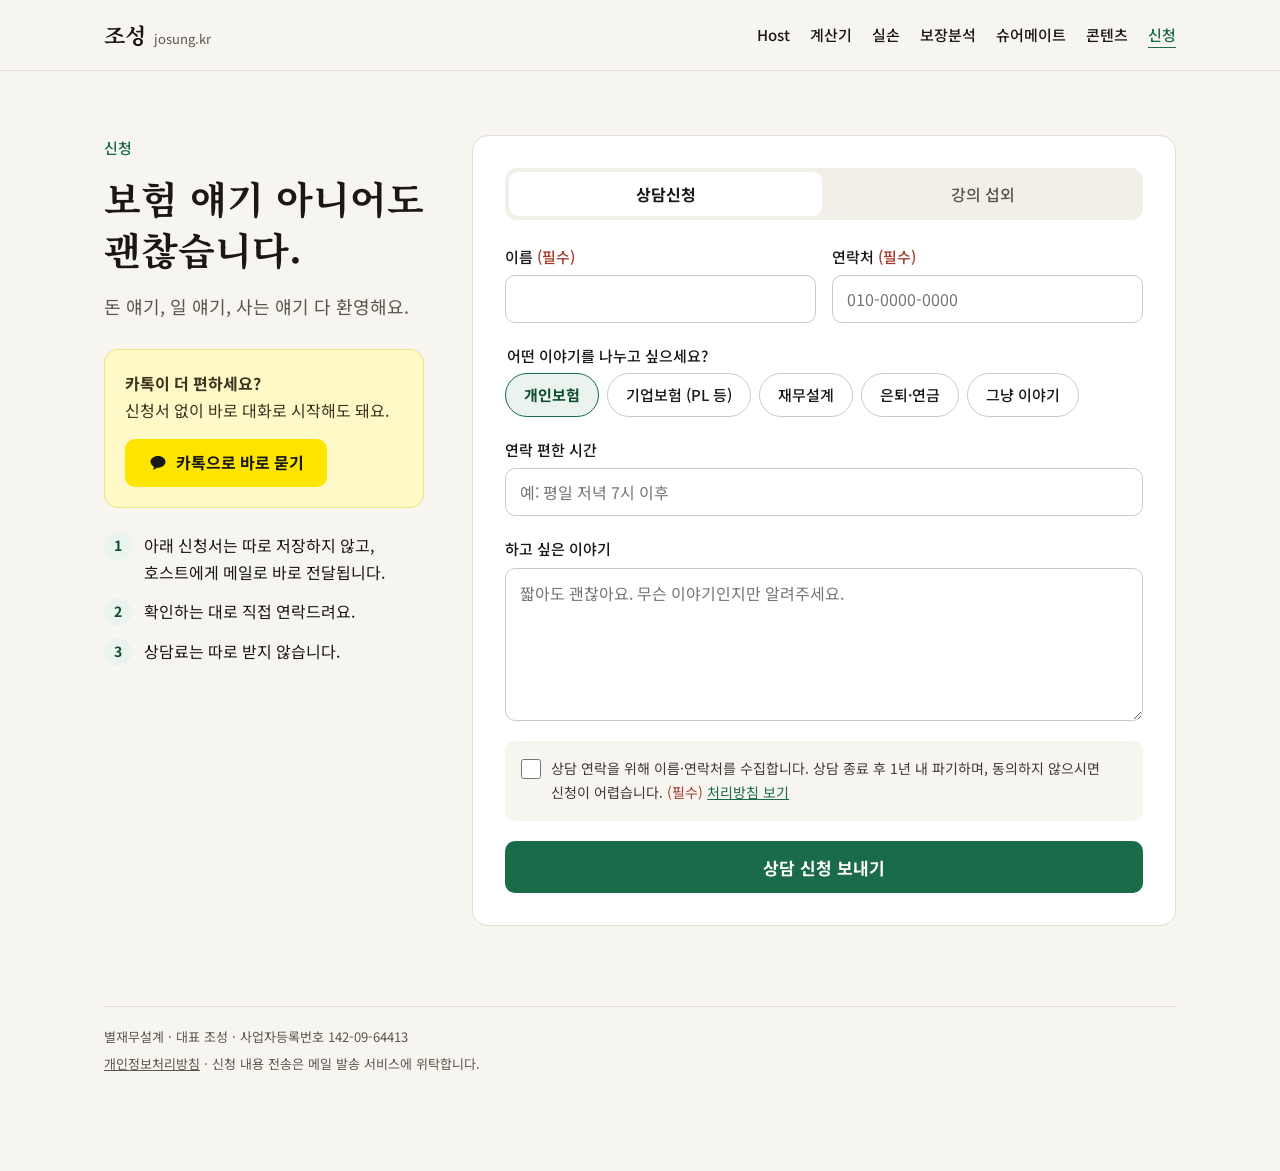
==== commit 6fcd4c10: "상담 주제를 개인보험·기업보험(PL 등)으로 나누고, 자격에서 '재무설계 강사' 제외 Co-Authored-By: Claude Opus 5.5 <noreply@anthropic.c" ====
--- a/apply/index.html
+++ b/apply/index.html
@@ -93,7 +93,8 @@
 <fieldset class="field consult-only">
 <legend>어떤 이야기를 나누고 싶으세요?</legend>
 <div class="chips">
-<label><input type="radio" name="topic" value="보험" checked><span>보험</span></label>
+<label><input type="radio" name="topic" value="개인보험" checked><span>개인보험</span></label>
+<label><input type="radio" name="topic" value="기업보험(PL 등)"><span>기업보험 (PL 등)</span></label>
 <label><input type="radio" name="topic" value="재무설계"><span>재무설계</span></label>
 <label><input type="radio" name="topic" value="은퇴·연금"><span>은퇴·연금</span></label>
 <label><input type="radio" name="topic" value="그냥 이야기"><span>그냥 이야기</span></label>
